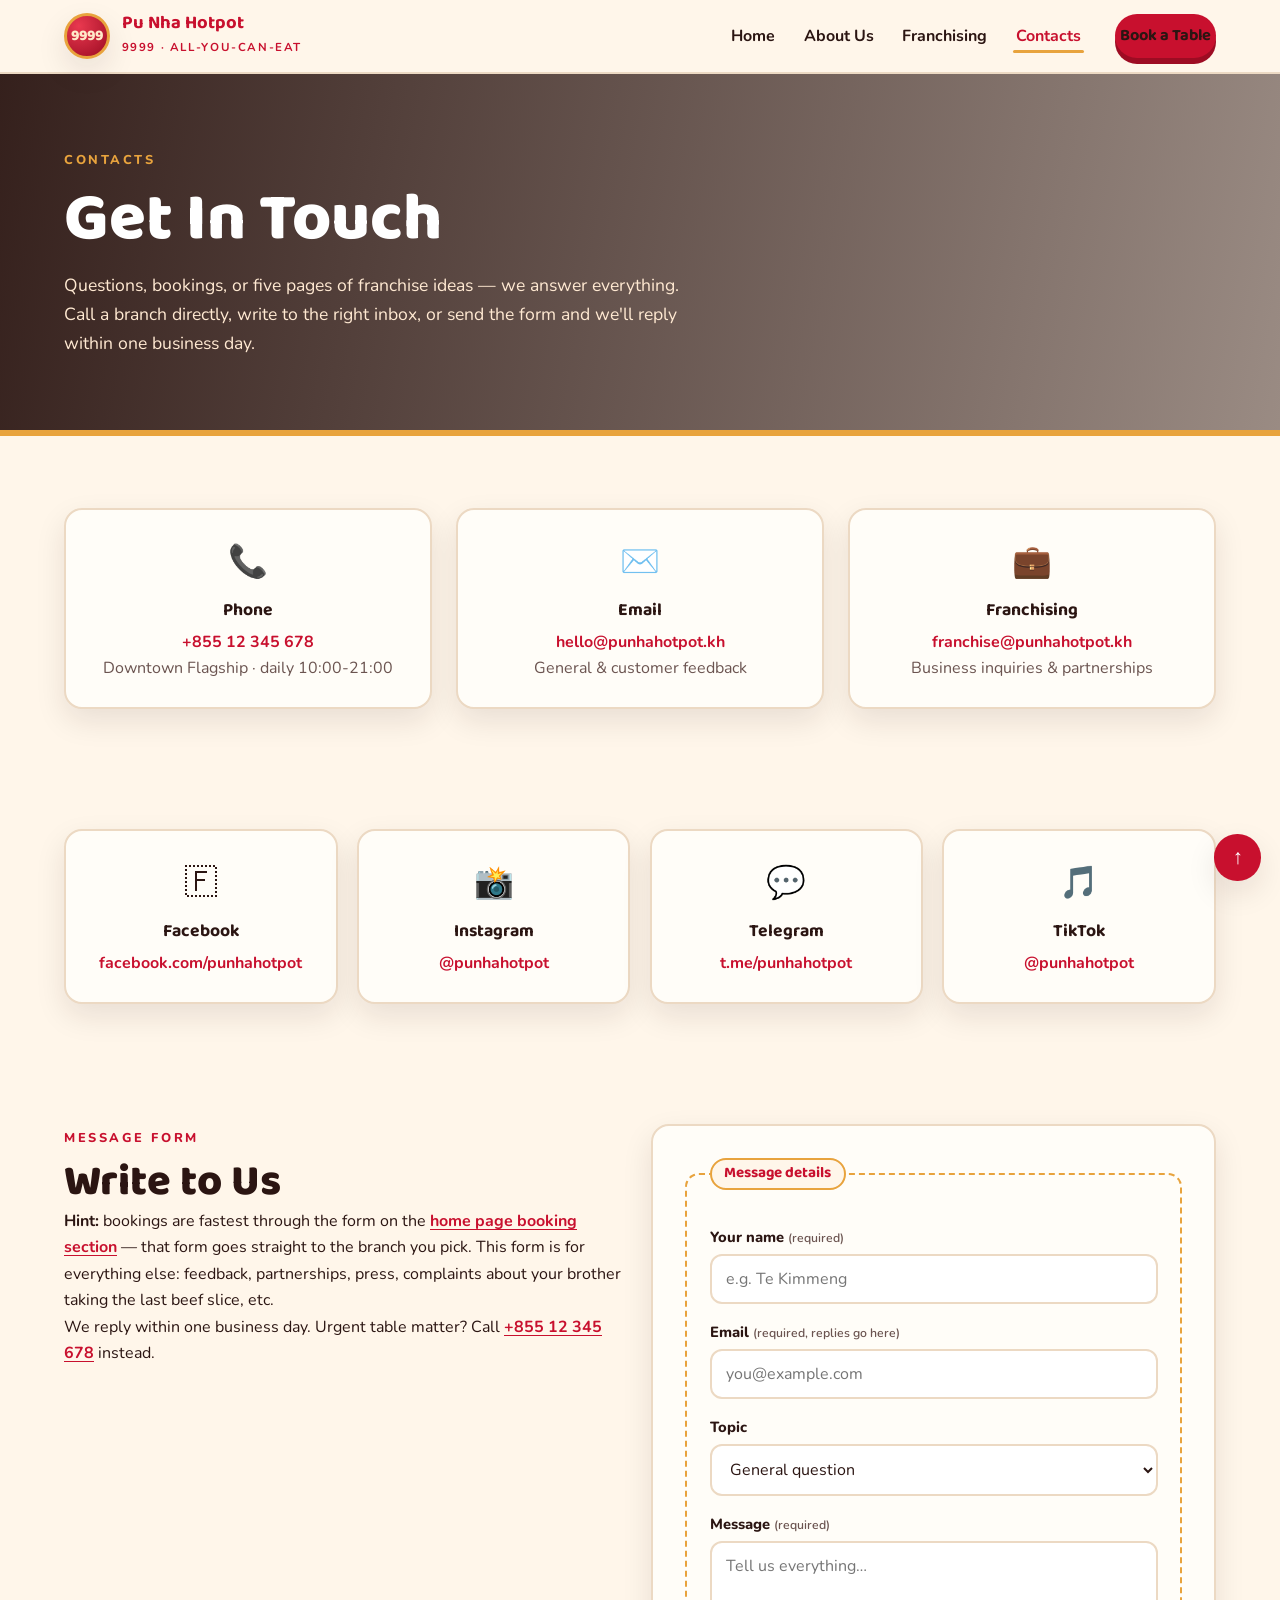
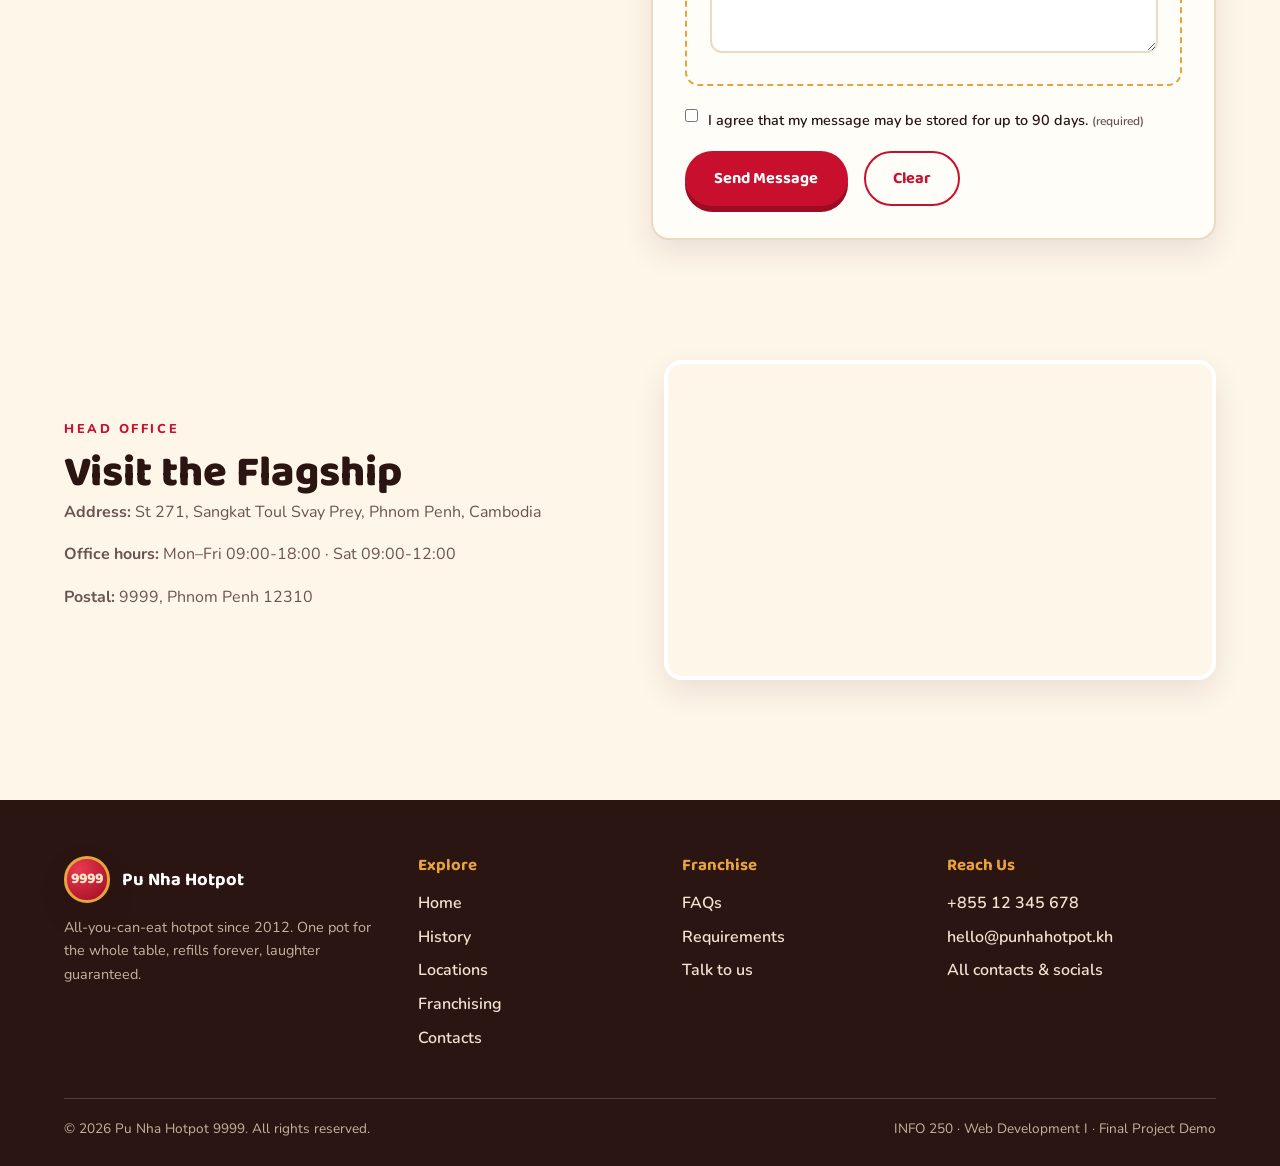
==== contact.html @ 6c89a595 "Pu Nha Hotpot 9999 website" ====
<!DOCTYPE html>
<html lang="en">
<head>
  <meta charset="UTF-8">
  <meta name="viewport" content="width=device-width, initial-scale=1.0">
  <meta name="description" content="Contact Pu Nha Hotpot 9999 — phone numbers, emails, social media and a message form.">
  <title>Contacts — Pu Nha Hotpot 9999</title>
  <link rel="stylesheet" href="styles.css">
</head>
<body>

<!-- ============ HEADER / NAV ============ -->
<header class="site-head">
  <nav class="wrap nav-row" aria-label="Main navigation">
    <input type="checkbox" id="nav-toggle" hidden>
    <a class="brand" href="index.html">
      <span class="brand-badge" aria-hidden="true">9999</span>
      <span class="brand-text"><b>Pu Nha Hotpot</b><span>9999 · All-You-Can-Eat</span></span>
    </a>
    <label class="burger" for="nav-toggle" aria-label="Toggle navigation"><span></span><span></span><span></span></label>
    <ul class="nav-links">
      <li><a href="index.html">Home</a></li>
      <li><a href="history.html">About Us</a></li>
      <li><a href="franchising.html">Franchising</a></li>
      <li><a class="active" href="contact.html">Contacts</a></li>
      <li><a class="btn btn-red nav-cta" href="index.html#booking" aria-label="Book a table now, scroll to booking form">Book a Table</a></li>
    </ul>
  </nav>
</header>

<main>

  <!-- ============ PAGE HERO ============ -->
  <section class="page-hero" style="--pic:url('https://images.unsplash.com/photo-1546069901-ba9599a7e63c?q=80&w=1600&auto=format&fit=crop')">
    <div class="wrap">
      <span class="kicker">Contacts</span>
      <h1>Get In Touch</h1>
      <p>Questions, bookings, or five pages of franchise ideas — we answer everything. Call a branch directly, write to the right inbox, or send the form and we'll reply within one business day.</p>
    </div>
  </section>

  <!-- ============ CONTACT CHANNELS ============ -->
  <section class="section">
    <div class="wrap">
      <div class="grid-3">
        <article class="card contact-card">
          <div class="icon">📞</div>
          <b>Phone</b>
          <a href="tel:+85512345678">+855 12 345 678</a>
          <p>Downtown Flagship · daily 10:00-21:00</p>
        </article>
        <article class="card contact-card">
          <div class="icon">✉️</div>
          <b>Email</b>
          <a href="mailto:hello@punhahotpot.kh">hello@punhahotpot.kh</a>
          <p>General &amp; customer feedback</p>
        </article>
        <article class="card contact-card">
          <div class="icon">💼</div>
          <b>Franchising</b>
          <a href="mailto:franchise@punhahotpot.kh">franchise@punhahotpot.kh</a>
          <p>Business inquiries &amp; partnerships</p>
        </article>
      </div>
    </div>
  </section>

  <!-- ============ SOCIALS ============ -->
  <section class="section tight">
    <div class="wrap">
      <div class="grid-4">
        <article class="card contact-card"><div class="icon">🇫</div><b>Facebook</b><a href="https://facebook.com/punhahotpot" target="_blank" rel="noopener" aria-label="Open our Facebook page in a new tab">facebook.com/punhahotpot</a></article>
        <article class="card contact-card"><div class="icon">📸</div><b>Instagram</b><a href="https://instagram.com/punhahotpot" target="_blank" rel="noopener" aria-label="Open our Instagram profile in a new tab">@punhahotpot</a></article>
        <article class="card contact-card"><div class="icon">💬</div><b>Telegram</b><a href="https://t.me/punhahotpot" target="_blank" rel="noopener" aria-label="Open our Telegram in a new tab">t.me/punhahotpot</a></article>
        <article class="card contact-card"><div class="icon">🎵</div><b>TikTok</b><a href="https://tiktok.com/@punhahotpot" target="_blank" rel="noopener" aria-label="Open our TikTok in a new tab">@punhahotpot</a></article>
      </div>
    </div>
  </section>

  <!-- ============ MESSAGE FORM ============ -->
  <section class="section" id="message">
    <div class="wrap">
      <div class="form-grid">
        <div class="content">
          <span class="kicker">Message form</span>
          <h2>Write to Us</h2>
          <p><b>Hint:</b> bookings are fastest through the form on the <a href="index.html#booking">home page booking section</a> —
            that form goes straight to the branch you pick. This form is for everything else: feedback, partnerships, press,
            complaints about your brother taking the last beef slice, etc.</p>
          <p>We reply within one business day. Urgent table matter? Call <a href="tel:+85512345678">+855 12 345 678</a> instead.</p>
        </div>
        <form class="card" action="#" method="post">
          <fieldset>
            <legend>Message details</legend>
            <label for="ct-name">Your name <small>(required)</small></label>
            <input id="ct-name" name="name" type="text" required placeholder="e.g. Te Kimmeng">
            <label for="ct-email">Email <small>(required, replies go here)</small></label>
            <input id="ct-email" name="email" type="email" required placeholder="you@example.com">
            <label for="ct-topic">Topic</label>
            <select id="ct-topic" name="topic">
              <option>General question</option>
              <option>Customer feedback</option>
              <option>Franchise inquiry</option>
              <option>Press &amp; partnership</option>
            </select>
            <label for="ct-message">Message <small>(required)</small></label>
            <textarea id="ct-message" name="message" required placeholder="Tell us everything…"></textarea>
          </fieldset>
          <div class="agree-row">
            <input id="ct-agree" class="agree" type="checkbox" required>
            <label for="ct-agree">I agree that my message may be stored for up to 90 days. <small>(required)</small></label>
          </div>
          <div class="form-foot">
            <button class="btn btn-red" type="submit">Send Message</button>
            <button class="btn btn-line" type="reset">Clear</button>
          </div>
        </form>
      </div>
    </div>
  </section>

  <!-- ============ HEAD OFFICE ============ -->
  <section class="section tight">
    <div class="wrap">
      <div class="split">
        <div class="content">
          <span class="kicker">Head office</span>
          <h2>Visit the Flagship</h2>
          <p><b>Address:</b> St 271, Sangkat Toul Svay Prey, Phnom Penh, Cambodia</p>
          <p><b>Office hours:</b> Mon–Fri 09:00-18:00 · Sat 09:00-12:00</p>
          <p><b>Postal:</b> 9999, Phnom Penh 12310</p>
        </div>
        <iframe class="video-frame" style="aspect-ratio:auto;height:20rem" src="https://www.google.com/maps?q=Toul%20Svay%20Prey%2C%20Phnom%20Penh&output=embed" loading="lazy" title="Map of Pu Nha Hotpot head office" referrerpolicy="no-referrer-when-downgrade"></iframe>
      </div>
    </div>
  </section>

</main>

<!-- ============ FOOTER ============ -->
<footer class="site-foot">
  <div class="wrap foot-grid">
    <div>
      <a class="brand" href="index.html">
        <span class="brand-badge" aria-hidden="true">9999</span>
        <span class="brand-text"><b>Pu Nha Hotpot</b></span>
      </a>
      <p class="foot-note">All-you-can-eat hotpot since 2012. One pot for the whole table, refills forever, laughter guaranteed.</p>
    </div>
    <div>
      <h4>Explore</h4>
      <ul>
        <li><a href="index.html">Home</a></li>
        <li><a href="history.html">History</a></li>
        <li><a href="locations.html">Locations</a></li>
        <li><a href="franchising.html">Franchising</a></li>
        <li><a href="contact.html">Contacts</a></li>
      </ul>
    </div>
    <div>
      <h4>Franchise</h4>
      <ul>
        <li><a href="franchising.html#faqs">FAQs</a></li>
        <li><a href="requirements.html">Requirements</a></li>
        <li><a href="contact.html">Talk to us</a></li>
      </ul>
    </div>
    <div>
      <h4>Reach Us</h4>
      <ul>
        <li><a href="tel:+85512345678">+855 12 345 678</a></li>
        <li><a href="mailto:hello@punhahotpot.kh">hello@punhahotpot.kh</a></li>
        <li><a href="contact.html">All contacts &amp; socials</a></li>
      </ul>
    </div>
  </div>
  <div class="wrap foot-bottom">
    <span>© 2026 Pu Nha Hotpot 9999. All rights reserved.</span>
    <span>INFO 250 · Web Development I · Final Project Demo</span>
  </div>
</footer>

<a class="to-top" href="#" aria-label="Back to top">↑</a>

</body>
</html>
---- styles.css ----
/* ============================================================
   PU NHA HOTPOT 9999 — Main Stylesheet (shared by ALL pages)
   INFO 250 · Web Development I · Final Project
   Team: Sok Panha · Soy Chungtak · So Kunpichethirak · Te Kimmeng
   ============================================================ */

/* @import — typography requirement (Google Fonts) */
@import url('https://fonts.googleapis.com/css2?family=Baloo+2:wght@500;600;700;800&family=Nunito:ital,wght@0,400;0,600;0,700;0,800;1,400&display=swap');

/* ---------- Design tokens ---------- */
:root{
  --ink:      #2b1512;   /* deep roasted brown */
  --ink-soft: #6b5450;
  --cream:    #fff6ea;   /* page background */
  --card:     #fffdf8;
  --red:      #c8102e;   /* brand red */
  --red-dark: #9d0c23;
  --gold:     #e8a33d;   /* broth gold accent */
  --green:    #2e7d4f;   /* veggie/fresh accent */
  --line:     #ecd9c3;
  --shadow:   0 12px 30px rgba(43, 21, 18, .10);
  --radius:   18px;
}

/* ---------- Reset & base ---------- */
*{ margin:0; padding:0; box-sizing:border-box; }
html{ scroll-behavior:smooth; }
body{
  font-family:'Nunito', 'Segoe UI', sans-serif;
  font-size:1rem;
  line-height:1.65;
  color:var(--ink);
  background:var(--cream);
}
img{ max-width:100%; display:block; }
ul,ol{ padding-left:1.4rem; }
strong{ color:inherit; }

h1,h2,h3,h4{ font-family:'Baloo 2', 'Nunito', sans-serif; line-height:1.15; }
h1{ font-size:clamp(2.5rem, 6vw, 4.2rem); font-weight:800; }
h2{ font-size:clamp(1.9rem, 3.6vw, 2.7rem); font-weight:800; }
h3{ font-size:1.3rem; font-weight:700; }

.wrap{ width:min(72rem, 92%); margin-inline:auto; }
.section{ padding:4.5rem 0; }
.section.tight{ padding:3rem 0; }
.section.alt{ background:#fdeedd; }          /* striped section background */

.kicker{
  display:inline-block;
  color:var(--red);
  font-weight:800;
  font-size:.8rem;
  letter-spacing:.2em;
  text-transform:uppercase;
  margin-bottom:.6rem;
}
.section-head{ max-width:46rem; margin:0 auto 2.5rem; text-align:center; }
.section-head p{ color:var(--ink-soft); margin-top:.75rem; }

/* ---------- Link states (hover / visited / active) ---------- */
a{ color:var(--red); text-decoration:none; transition:color .2s ease; }
.content a{ font-weight:700; text-decoration:underline; text-underline-offset:3px; }
.content a:visited{ color:#7a0f22; }
.content a:hover{ color:var(--gold); }
.content a:active{ color:var(--green); }

/* ---------- Header / navigation ---------- */
.site-head{
  position:sticky; top:0; z-index:50;
  background:rgba(255, 246, 234, .96);
  backdrop-filter:blur(6px);
  border-bottom:2px solid var(--line);
}
.nav-row{
  display:flex; align-items:center; justify-content:space-between;
  gap:1.5rem; padding:.8rem 0;
}
.brand{ display:flex; align-items:center; gap:.7rem; }
.brand:visited{ color:var(--ink); }
.brand-badge{
  width:2.9rem; height:2.9rem; border-radius:50%;
  background:radial-gradient(circle at 30% 25%, #e9394f, var(--red-dark));
  color:#ffe9c9; font-family:'Baloo 2'; font-weight:800; font-size:.95rem;
  display:grid; place-items:center; border:3px solid var(--gold);
  box-shadow:var(--shadow);
}
.brand-text b{ font-family:'Baloo 2'; font-size:1.15rem; display:block; line-height:1.1; }
.brand-text span{ font-size:.72rem; font-weight:700; letter-spacing:.14em; text-transform:uppercase; color:var(--red); }

.nav-links{ display:flex; align-items:center; gap:1.4rem; list-style:none; }
.nav-links a{
  color:var(--ink); font-weight:700; padding:.4rem .2rem; position:relative;
}
.nav-links a::after{
  content:""; position:absolute; left:0; bottom:0; height:3px; width:100%;
  background:var(--gold); border-radius:3px;
  transform:scaleX(0); transform-origin:left; transition:transform .25s ease;
}
.nav-links a:hover{ color:var(--red); }
.nav-links a:hover::after{ transform:scaleX(1); }
.nav-links a:active{ color:var(--gold); }
.nav-links a.active{ color:var(--red); }
.nav-links a.active::after{ transform:scaleX(1); }

.nav-cta{ margin-left:.5rem; }

/* Pure-CSS hamburger (checkbox hack — no JavaScript needed) */
#nav-toggle{ display:none; }
.burger{
  display:none; cursor:pointer; padding:.4rem .5rem;
  border:2px solid var(--line); border-radius:10px; background:var(--card);
}
.burger span{
  display:block; width:1.5rem; height:3px; margin:.32rem 0;
  background:var(--red); border-radius:3px;
}

/* ---------- Buttons ---------- */
.btn{
  display:inline-block; font-family:'Baloo 2'; font-weight:700; font-size:1.02rem;
  padding:.75rem 1.7rem; border-radius:999px; border:2px solid transparent;
  cursor:pointer; transition:all .22s ease;
}
.btn:active{ transform:scale(.97); }
.btn-red{  background:var(--red); color:#fff; box-shadow:0 6px 0 var(--red-dark); }
.btn-red:hover{ background:var(--red-dark); transform:translateY(-3px); box-shadow:0 9px 0 var(--red-dark); }
.btn-gold{ background:var(--gold); color:var(--ink); box-shadow:0 6px 0 #b97e25; }
.btn-gold:hover{ filter:brightness(1.06); transform:translateY(-3px); box-shadow:0 9px 0 #b97e25; }
.btn-ghost{ background:transparent; color:#fff; border-color:#fff; }
.btn-ghost:hover{ background:rgba(255,255,255,.16); transform:translateY(-3px); }
.btn-line{ background:transparent; color:var(--red); border-color:var(--red); }
.btn-line:hover{ background:var(--red); color:#fff; transform:translateY(-3px); }

/* ---------- Hero (home) ---------- */
.hero{
  position:relative; min-height:88vh;
  display:flex; align-items:center;
  background:
    linear-gradient(100deg, rgba(31,9,6,.88) 0%, rgba(31,9,6,.55) 55%, rgba(31,9,6,.25) 100%),
    url('https://images.unsplash.com/photo-1552566626-52f8b828add9?q=80&w=1600&auto=format&fit=crop') center/cover no-repeat;
  color:#fff;
  border-bottom:6px solid var(--gold);
}
.hero-inner{ padding:6.5rem 0 5.5rem; max-width:44rem; }
.hero .kicker{ color:var(--gold); }
.hero h1{ margin:.2rem 0 .9rem; }
.hero h1 .mark{ color:var(--gold); }
.hero p.lead{ font-size:clamp(1.05rem, 2vw, 1.3rem); color:#ffe9d2; margin-bottom:1.8rem; }
.hero .btn-row{ display:flex; flex-wrap:wrap; gap:1rem; }
.hero-chips{ display:flex; flex-wrap:wrap; gap:.6rem; margin-top:2.2rem; }
.chip{
  background:rgba(255,255,255,.14); border:1px solid rgba(255,255,255,.4);
  padding:.35rem .9rem; border-radius:999px; font-size:.85rem; font-weight:700;
}

/* entrance animation (extra credit) */
.hero-inner > *{ animation:riseIn .8s ease both; }
.hero-inner > *:nth-child(2){ animation-delay:.12s; }
.hero-inner > *:nth-child(3){ animation-delay:.24s; }
.hero-inner > *:nth-child(4){ animation-delay:.36s; }
@keyframes riseIn{ from{ opacity:0; transform:translateY(26px); } to{ opacity:1; transform:none; } }

/* ---------- Ticker strip ---------- */
.ticker{ overflow:hidden; background:var(--red); color:#ffe9c9; }
.ticker-track{
  display:flex; gap:3.5rem; width:max-content; padding:.65rem 0;
  white-space:nowrap; font-weight:700; letter-spacing:.04em;
  animation:slide 30s linear infinite;
}
@keyframes slide{ from{ transform:translateX(0); } to{ transform:translateX(-50%); } }

/* ---------- Page hero (inner pages) ---------- */
.page-hero{
  padding:4.5rem 0; color:#fff; border-bottom:6px solid var(--gold);
  background:linear-gradient(100deg, rgba(31,9,6,.9), rgba(31,9,6,.45)),
    var(--pic, url('https://images.unsplash.com/photo-1552566626-52f8b828add9?q=80&w=1600&auto=format&fit=crop')) center/cover no-repeat;
}
.page-hero .kicker{ color:var(--gold); }
.page-hero p{ max-width:40rem; color:#ffe9d2; font-size:1.1rem; margin-top:.8rem; }

/* ---------- Stats band ---------- */
.stats{ display:grid; grid-template-columns:repeat(4, 1fr); gap:1.2rem; }
.stat{
  background:var(--card); border:2px solid var(--line); border-radius:var(--radius);
  padding:1.4rem 1rem; text-align:center; box-shadow:var(--shadow);
}
.stat b{
  display:block; font-family:'Baloo 2'; font-size:2.2rem; color:var(--red); line-height:1;
}
.stat span{ font-weight:700; color:var(--ink-soft); font-size:.92rem; }

/* ---------- Cards & grids ---------- */
.card{
  background:var(--card); border:2px solid var(--line); border-radius:var(--radius);
  padding:1.6rem; box-shadow:var(--shadow);
  transition:transform .25s ease, box-shadow .25s ease;
}
.card:hover{ transform:translateY(-6px); box-shadow:0 18px 40px rgba(43,21,18,.16); }
.card .icon{ font-size:1.9rem; margin-bottom:.5rem; }
.card p{ color:var(--ink-soft); }
.card ul{ margin-top:.6rem; color:var(--ink-soft); }
.card h3{ margin-bottom:.4rem; }

.grid-2{ display:grid; grid-template-columns:repeat(2, 1fr); gap:1.5rem; }
.grid-3{ display:grid; grid-template-columns:repeat(3, 1fr); gap:1.5rem; }
.grid-4{ display:grid; grid-template-columns:repeat(4, 1fr); gap:1.2rem; }

/* split media + text */
.split{ display:grid; grid-template-columns:1fr 1fr; gap:3rem; align-items:center; }
.split img{ border-radius:var(--radius); box-shadow:var(--shadow); border:4px solid #fff; }
.split .content p{ margin-bottom:1rem; color:var(--ink-soft); }

/* ---------- Tables ---------- */
.table-wrap{ overflow-x:auto; border-radius:var(--radius); box-shadow:var(--shadow); border:2px solid var(--line); }
table{ width:100%; border-collapse:collapse; background:var(--card); font-size:.97rem; }
caption{
  caption-side:top; text-align:left; font-family:'Baloo 2'; font-weight:700;
  font-size:1.05rem; padding:1rem 1.2rem .4rem; color:var(--ink);
}
th{
  background:var(--red); color:#ffe9c9; text-align:left; text-transform:uppercase;
  font-size:.78rem; letter-spacing:.09em; padding:.85rem 1.1rem;
}
td{ padding:.8rem 1.1rem; border-bottom:1px solid var(--line); vertical-align:top; }
tbody tr:nth-child(even){ background:#fdf3e7; }
tbody tr:hover{ background:#fbe7cd; }
td b{ color:var(--red); }
tfoot td{ font-weight:800; background:#fdeedd; border-top:2px solid var(--red); }
.table-note{ font-size:.85rem; color:var(--ink-soft); margin-top:.6rem; }

/* ---------- Gallery ---------- */
.gallery{ display:grid; grid-template-columns:repeat(3, 1fr); gap:1rem; }
.gallery figure{
  position:relative; border-radius:var(--radius); overflow:hidden;
  border:3px solid #fff; box-shadow:var(--shadow); margin:0;
}
.gallery img{ width:100%; height:15rem; object-fit:cover; transition:transform .5s ease; }
.gallery figure:hover img{ transform:scale(1.07); }
.gallery figcaption{
  position:absolute; inset:auto 0 0 0; padding:.6rem .9rem;
  background:linear-gradient(transparent, rgba(31,9,6,.85));
  color:#fff; font-weight:700; font-size:.9rem;
}

/* ---------- Video ---------- */
.video-frame{
  width:100%; aspect-ratio:16/9; border:0; border-radius:var(--radius);
  box-shadow:var(--shadow); border:4px solid #fff;
}

/* ---------- Forms ---------- */
.form-grid{ display:grid; grid-template-columns:1fr 1fr; gap:1.4rem; align-items:start; }
form.card{ padding:2rem; }
fieldset{
  border:2px dashed var(--gold); border-radius:14px;
  padding:1.2rem 1.4rem 1.4rem; margin-bottom:1.4rem;
}
legend{
  font-family:'Baloo 2'; font-weight:700; color:var(--red);
  background:var(--cream); padding:.1rem .8rem; border-radius:999px;
  border:2px solid var(--gold); font-size:.95rem;
}
label{ display:block; font-weight:800; font-size:.92rem; margin:1rem 0 .3rem; }
label small{ font-weight:600; color:var(--ink-soft); }
input, select, textarea{
  width:100%; font-family:inherit; font-size:1rem; color:var(--ink);
  padding:.75rem .9rem; background:#fff; border:2px solid var(--line); border-radius:12px;
  transition:border-color .2s ease, box-shadow .2s ease;
}
textarea{ min-height:7rem; resize:vertical; }
input:focus, select:focus, textarea:focus{
  outline:none; border-color:var(--red); box-shadow:0 0 0 4px rgba(200,16,46,.15);
}
.choice-row{ display:flex; flex-wrap:wrap; gap:.5rem 1.4rem; margin-top:.35rem; }
.choice-row label{
  display:flex; align-items:center; gap:.45rem; font-weight:700; margin:0;
  background:#fdf3e7; border:2px solid var(--line); border-radius:999px;
  padding:.45rem 1rem; cursor:pointer; transition:border-color .2s ease;
}
.choice-row label:hover{ border-color:var(--red); }
.choice-row input{ width:auto; accent-color:var(--red); }
.input-row{ display:grid; grid-template-columns:1fr 1fr; gap:1rem; }
.form-foot{ display:flex; align-items:center; gap:1rem; flex-wrap:wrap; margin-top:.4rem; }
.form-foot small{ color:var(--ink-soft); }
input[type='checkbox'].agree{ width:auto; accent-color:var(--red); }
.agree-row{ display:flex; gap:.6rem; align-items:flex-start; margin:.6rem 0 1.2rem; }
.agree-row label{ margin:0; font-weight:600; font-size:.9rem; }

/* ---------- Timeline (history) ---------- */
.timeline{ list-style:none; padding-left:0; position:relative; margin-top:2rem; }
.timeline::before{
  content:""; position:absolute; left:.9rem; top:.4rem; bottom:.4rem;
  width:4px; border-radius:4px; background:var(--gold);
}
.timeline li{ position:relative; padding:0 0 2.2rem 3.2rem; }
.timeline li::before{
  content:""; position:absolute; left:.28rem; top:.3rem;
  width:1.4rem; height:1.4rem; border-radius:50%;
  background:var(--red); border:4px solid var(--cream); box-shadow:0 0 0 3px var(--gold);
}
.timeline .year{
  font-family:'Baloo 2'; font-weight:800; font-size:1.35rem; color:var(--red);
}
.timeline p{ color:var(--ink-soft); max-width:44rem; }

/* ---------- FAQ ---------- */
.faq-grid{ display:grid; grid-template-columns:1fr 1fr; gap:1.4rem; }
.faq{ background:var(--card); border:2px solid var(--line); border-radius:var(--radius); padding:1.6rem; box-shadow:var(--shadow); }
.faq h3{ display:flex; gap:.7rem; align-items:flex-start; margin-bottom:.6rem; }
.faq h3::before{
  content:"Q"; flex:0 0 auto; width:1.8rem; height:1.8rem; border-radius:50%;
  background:var(--gold); color:var(--ink); font-size:1rem;
  display:grid; place-items:center; margin-top:.15rem;
}
.faq p{ color:var(--ink-soft); }
.subnav{ display:flex; justify-content:center; gap:.8rem; margin-bottom:3rem; flex-wrap:wrap; }
.subnav a{
  font-weight:700; border:2px solid var(--line); border-radius:999px;
  padding:.5rem 1.3rem; background:var(--card); color:var(--ink);
}
.subnav a:hover{ border-color:var(--red); color:var(--red); }
.subnav a.active{ background:var(--red); border-color:var(--red); color:#fff; }

/* ---------- Locations ---------- */
.loc-card{ display:flex; flex-direction:column; overflow:hidden; padding:0; }
.loc-card img{ width:100%; height:12rem; object-fit:cover; }
.loc-body{ padding:1.4rem 1.5rem 1.6rem; display:flex; flex-direction:column; gap:.8rem; flex:1; }
.loc-body table{ font-size:.85rem; }
.loc-body th{ padding:.5rem .7rem; }
.loc-body td{ padding:.5rem .7rem; }
.loc-card iframe{ width:100%; height:13rem; border:0; border-top:2px solid var(--line); }
.loc-actions{ margin-top:auto; }

/* ---------- CTA band ---------- */
.cta-band{
  background:linear-gradient(115deg, var(--red-dark), var(--red) 60%, #e9394f);
  color:#fff; border-radius:var(--radius); padding:2.6rem 2.4rem;
  display:flex; align-items:center; justify-content:space-between; gap:2rem;
  box-shadow:var(--shadow); flex-wrap:wrap;
}
.cta-band h2{ color:#ffe9c9; }
.cta-band p{ color:#ffd9c2; max-width:34rem; }

/* ---------- Contact ---------- */
.contact-card{ text-align:center; }
.contact-card .icon{ font-size:2rem; }
.contact-card b{ display:block; font-family:'Baloo 2'; font-size:1.1rem; margin-bottom:.2rem; }
.contact-card a{ display:block; font-weight:700; margin-top:.15rem; }

/* ---------- Footer ---------- */
.site-foot{ background:var(--ink); color:#f3e4d2; margin-top:4.5rem; }
.foot-grid{
  display:grid; grid-template-columns:1.4fr 1fr 1fr 1.2fr; gap:2.5rem;
  padding:3.5rem 0 2.5rem;
}
.site-foot h4{ color:var(--gold); font-size:1.05rem; margin-bottom:.9rem; }
.site-foot ul{ list-style:none; padding:0; }
.site-foot li{ margin-bottom:.45rem; }
.site-foot a{ color:#f3e4d2; font-weight:600; }
.site-foot a:hover{ color:var(--gold); }
.site-foot a:active{ color:#fff; }
.site-foot .brand-text b{ color:#fff; }
.foot-note{ color:#c9b2a0; font-size:.9rem; max-width:24rem; margin-top:.8rem; }
.foot-bottom{
  border-top:1px solid rgba(243,228,210,.2); padding:1.2rem 0 1.6rem;
  display:flex; justify-content:space-between; gap:1rem; flex-wrap:wrap;
  font-size:.85rem; color:#c9b2a0;
}

/* ---------- Back-to-top ---------- */
.to-top{
  position:fixed; right:1.2rem; bottom:1.2rem; z-index:60;
  width:2.9rem; height:2.9rem; border-radius:50%;
  background:var(--red); color:#fff; font-size:1.3rem; font-weight:800;
  display:grid; place-items:center; box-shadow:var(--shadow);
  transition:transform .2s ease, background .2s ease;
}
.to-top:hover{ background:var(--red-dark); transform:translateY(-4px); color:#fff; }

/* ============================================================
   RESPONSIVE DESIGN — media queries
   ============================================================ */
@media (max-width:900px){
  /* burger nav */
  .burger{ display:block; }
  .nav-links{
    display:none; position:absolute; left:0; right:0; top:100%;
    background:var(--cream); border-bottom:3px solid var(--gold);
    flex-direction:column; align-items:flex-start;
    padding:1.2rem 5%; gap:.4rem; box-shadow:var(--shadow);
  }
  .nav-links li{ width:100%; }
  .nav-links a{ display:block; padding:.6rem 0; font-size:1.05rem; }
  #nav-toggle:checked ~ .nav-row .nav-links{ display:flex; }

  .grid-3, .grid-4{ grid-template-columns:repeat(2, 1fr); }
  .grid-2, .split, .faq-grid, .form-grid{ grid-template-columns:1fr; }
  .stats{ grid-template-columns:repeat(2, 1fr); }
  .foot-grid{ grid-template-columns:1fr 1fr; }
  .hero{ min-height:70vh; }
  .gallery{ grid-template-columns:repeat(2, 1fr); }
  .section{ padding:3.5rem 0; }
}

@media (max-width:600px){
  body{ font-size:.97rem; }
  .grid-3, .grid-4, .gallery, .stats, .foot-grid, .input-row{ grid-template-columns:1fr; }
  .hero-inner{ padding:4.5rem 0 4rem; }
  .hero-chips{ gap:.4rem; }
  .cta-band{ padding:2rem 1.5rem; }
  form.card{ padding:1.4rem; }
  fieldset{ padding:1rem 1.1rem 1.2rem; }
  .to-top{ right:.8rem; bottom:.8rem; }
  .brand-text span{ display:none; }
}

/* respect users who prefer less motion (accessibility, extra credit) */
@media (prefers-reduced-motion:reduce){
  *{ animation:none !important; transition:none !important; }
  html{ scroll-behavior:auto; }
}
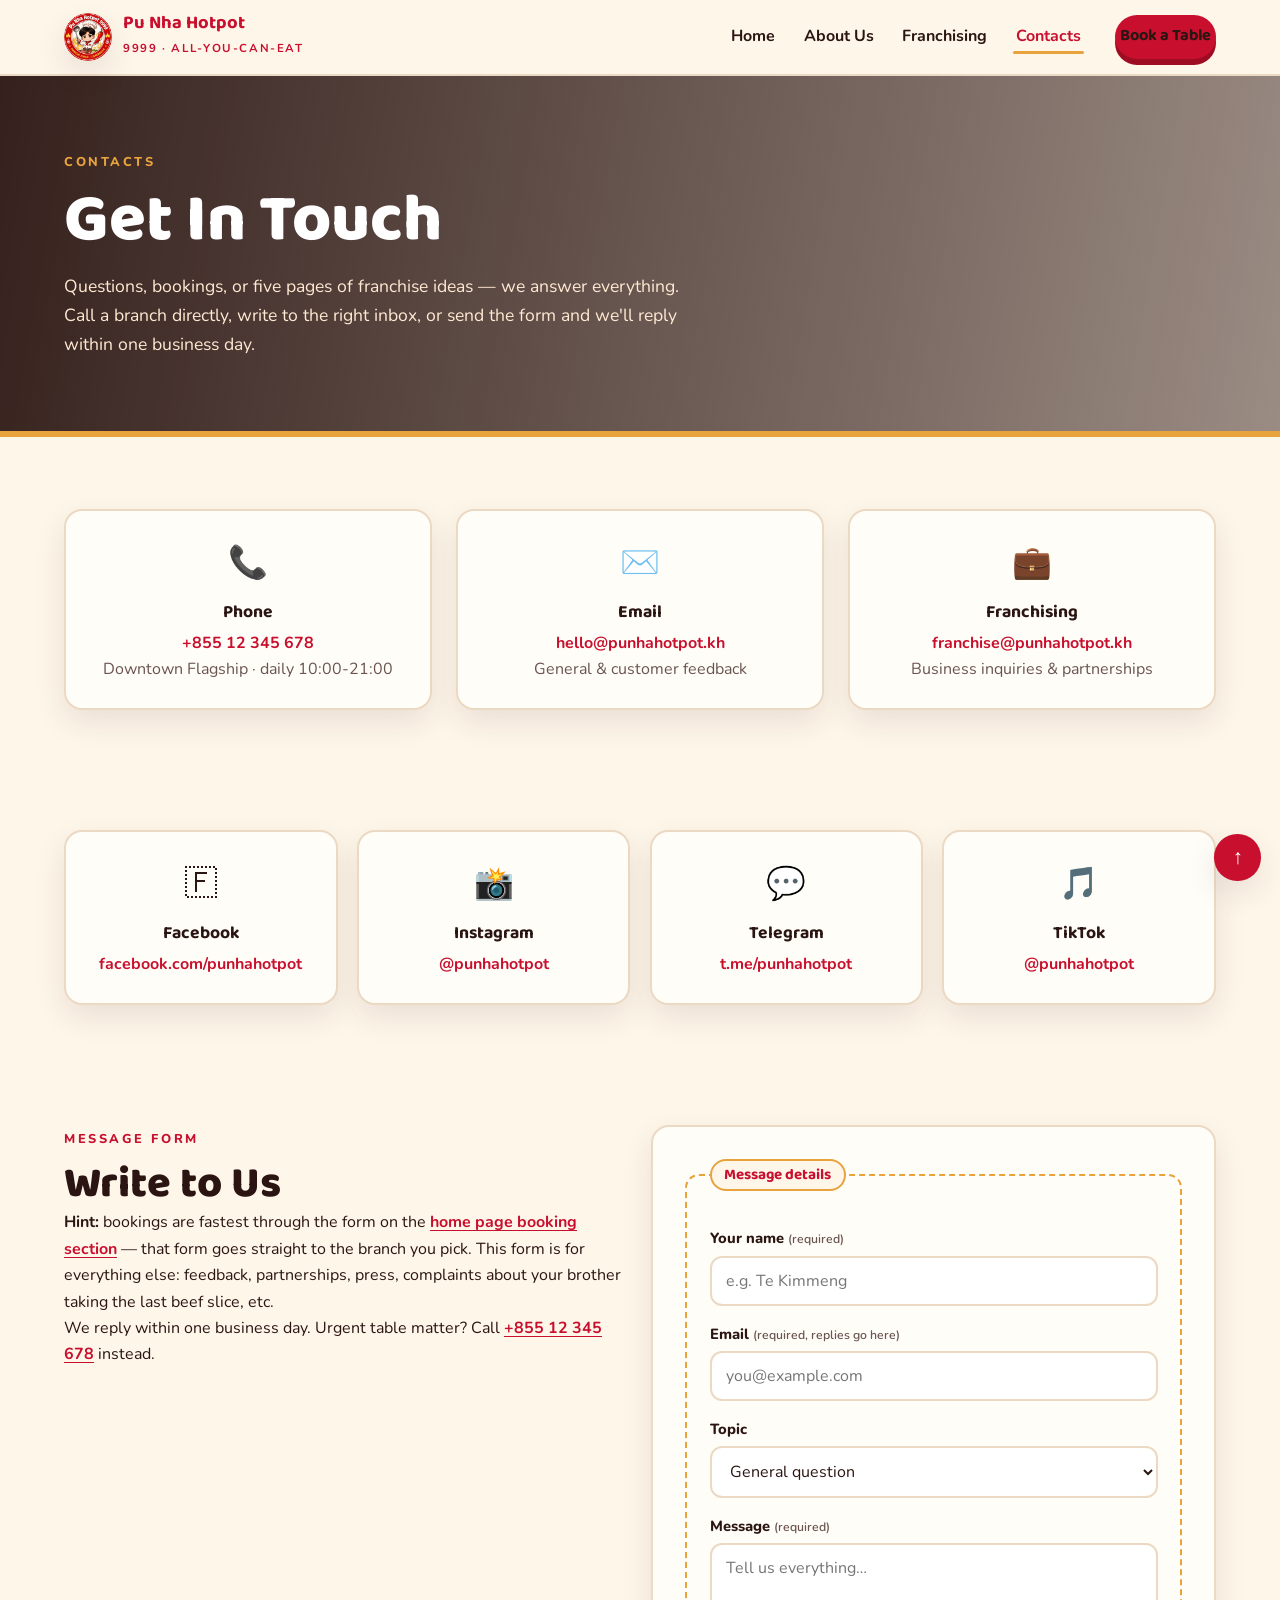
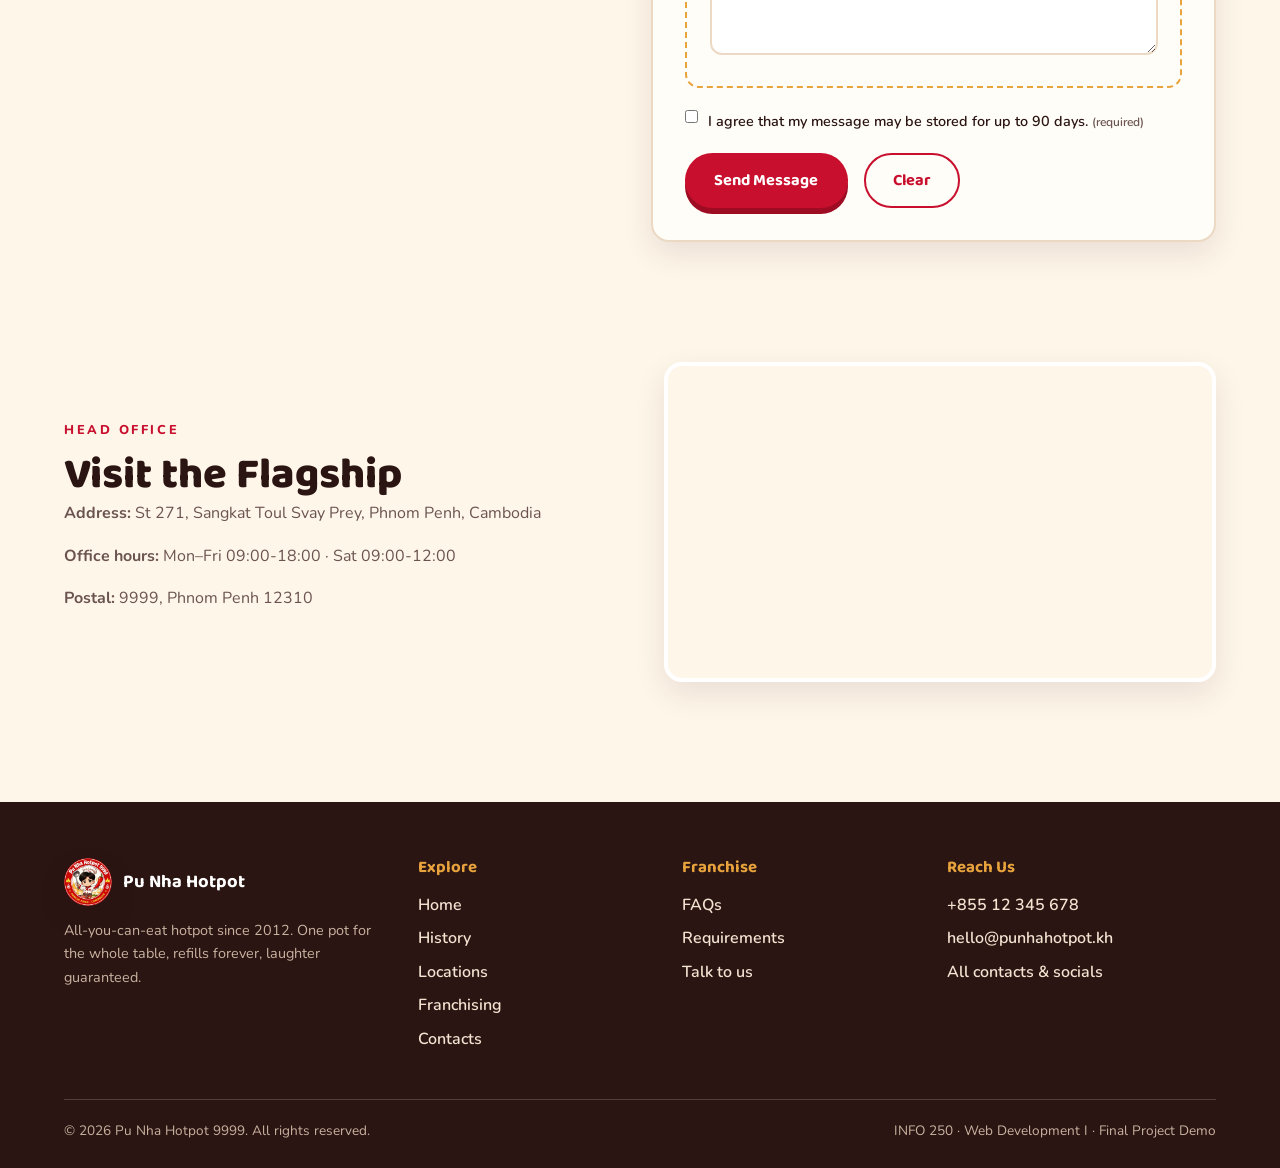
==== commit 48c24a7d: "Use the Pu Nha Hotpot 9999 logo image across the site - new assets/: logo.png (transparent circular " ====
--- a/contact.html
+++ b/contact.html
@@ -6,6 +6,9 @@
   <meta name="description" content="Contact Pu Nha Hotpot 9999 — phone numbers, emails, social media and a message form.">
   <title>Contacts — Pu Nha Hotpot 9999</title>
   <link rel="stylesheet" href="styles.css">
+  <link rel="icon" href="assets/favicon.ico" sizes="any">
+  <link rel="icon" type="image/png" sizes="64x64" href="assets/favicon.png">
+  <link rel="apple-touch-icon" href="assets/apple-touch-icon.png">
 </head>
 <body>
 
@@ -14,7 +17,7 @@
   <nav class="wrap nav-row" aria-label="Main navigation">
     <input type="checkbox" id="nav-toggle" hidden>
     <a class="brand" href="index.html">
-      <span class="brand-badge" aria-hidden="true">9999</span>
+      <img class="brand-logo" src="assets/logo.png" alt="Pu Nha Hotpot 9999 logo" width="48" height="48">
       <span class="brand-text"><b>Pu Nha Hotpot</b><span>9999 · All-You-Can-Eat</span></span>
     </a>
     <label class="burger" for="nav-toggle" aria-label="Toggle navigation"><span></span><span></span><span></span></label>
@@ -142,7 +145,7 @@
   <div class="wrap foot-grid">
     <div>
       <a class="brand" href="index.html">
-        <span class="brand-badge" aria-hidden="true">9999</span>
+        <img class="brand-logo" src="assets/logo.png" alt="Pu Nha Hotpot 9999 logo" width="48" height="48">
         <span class="brand-text"><b>Pu Nha Hotpot</b></span>
       </a>
       <p class="foot-note">All-you-can-eat hotpot since 2012. One pot for the whole table, refills forever, laughter guaranteed.</p>
--- a/styles.css
+++ b/styles.css
@@ -78,13 +78,12 @@
 }
 .brand{ display:flex; align-items:center; gap:.7rem; }
 .brand:visited{ color:var(--ink); }
-.brand-badge{
-  width:2.9rem; height:2.9rem; border-radius:50%;
-  background:radial-gradient(circle at 30% 25%, #e9394f, var(--red-dark));
-  color:#ffe9c9; font-family:'Baloo 2'; font-weight:800; font-size:.95rem;
-  display:grid; place-items:center; border:3px solid var(--gold);
-  box-shadow:var(--shadow);
-}
+.brand-logo{
+  width:3rem; height:3rem; border-radius:50%;
+  flex:none; box-shadow:var(--shadow);
+  transition:transform .25s ease;
+}
+.brand:hover .brand-logo{ transform:rotate(-5deg) scale(1.06); }
 .brand-text b{ font-family:'Baloo 2'; font-size:1.15rem; display:block; line-height:1.1; }
 .brand-text span{ font-size:.72rem; font-weight:700; letter-spacing:.14em; text-transform:uppercase; color:var(--red); }
 
